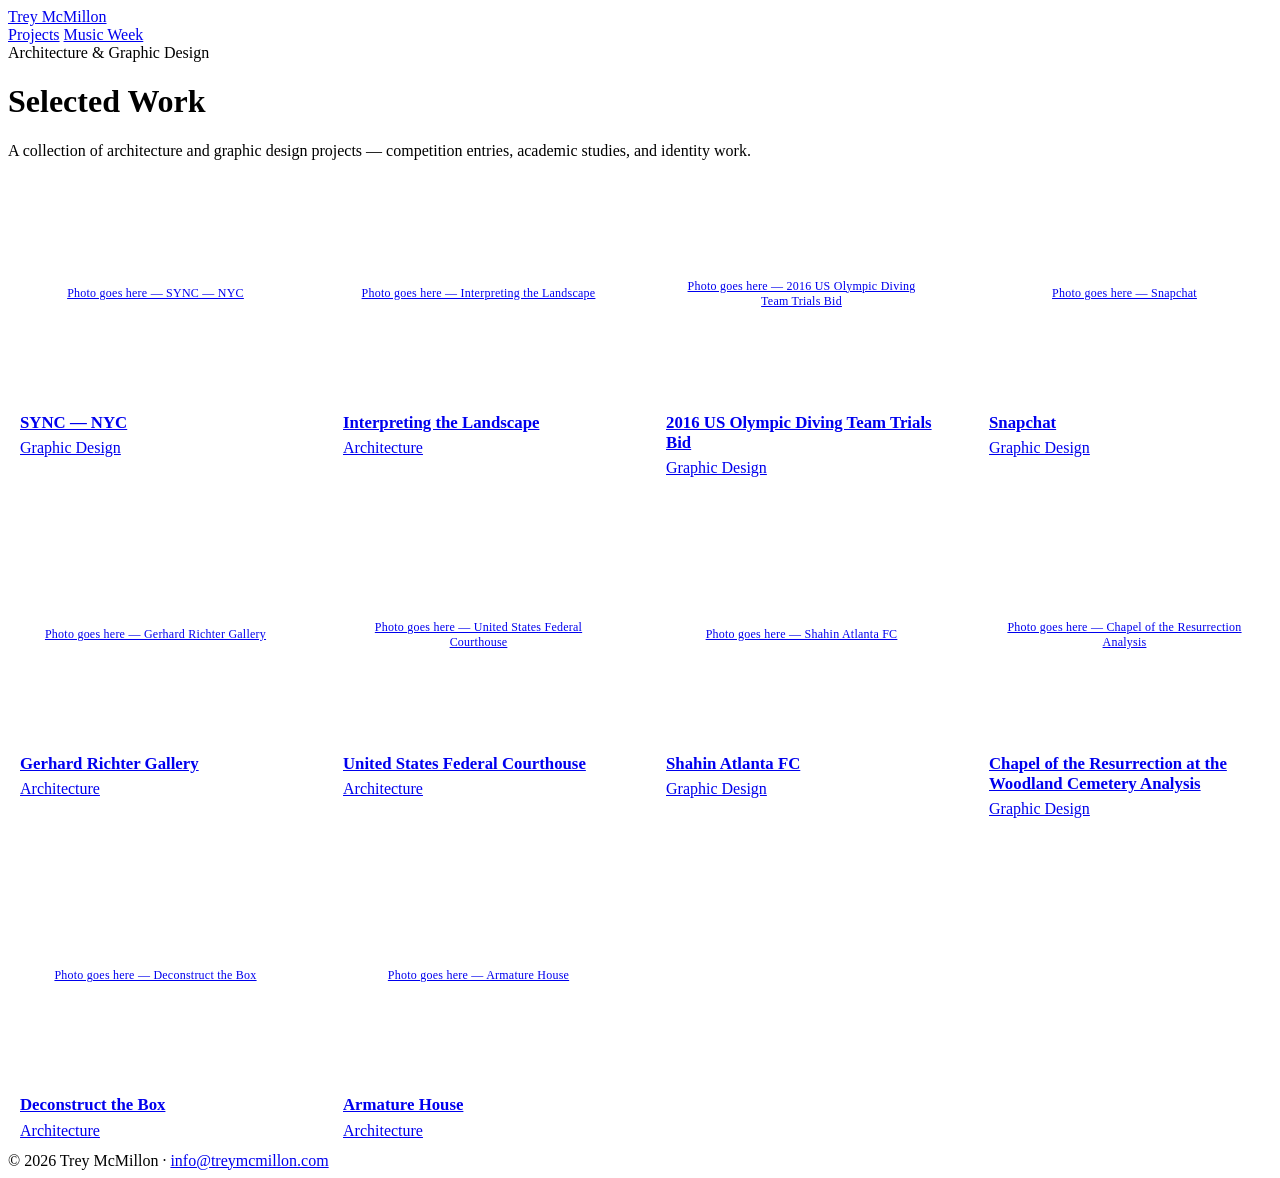
==== index.html @ cda4ebdb "Add files via upload" ====
<!DOCTYPE html>
<html lang="en">
<head>
<meta charset="UTF-8">
<meta name="viewport" content="width=device-width, initial-scale=1.0">
<title>Trey McMillon — Architecture &amp; Graphic Design</title>
<link rel="stylesheet" href="css/style.css">
<style>
  /* ---------- Homepage project grid ---------- */

  .project-grid {
    display: grid;
    grid-template-columns: repeat(auto-fill, minmax(17rem, 1fr));
    gap: 1.75rem;
  }

  .project-card {
    display: block;
    background: var(--bg-primary);
    border: 1px solid var(--border-color);
    border-radius: 8px;
    padding: 12px;
    transition: border-color 0.2s ease, transform 0.2s ease, box-shadow 0.2s ease;
  }

  .project-card:hover {
    border-color: var(--accent-pop);
    transform: translateY(-2px);
    box-shadow: 0 4px 12px var(--card-shadow);
  }

  .project-thumb {
    position: relative;
    aspect-ratio: 4 / 3;
    background: var(--bg-secondary);
    border-radius: 6px;
    overflow: hidden;
    margin-bottom: 0.85rem;
  }

  .project-thumb img {
    width: 100%;
    height: 100%;
    object-fit: cover;
    display: block;
  }

  /* Placeholder look, until real photos are dropped in */
  .project-thumb.is-placeholder {
    display: flex;
    align-items: center;
    justify-content: center;
    color: var(--text-muted);
    font-size: 0.75rem;
    letter-spacing: 0.02em;
    text-align: center;
    padding: 1rem;
  }

  .project-title {
    font-size: 1.05rem;
    font-weight: 600;
    margin-bottom: 0.4rem;
  }
</style>
</head>
<body>

<header class="site-header">
  <a href="index.html" class="name">Trey McMillon</a>
  <nav class="site-nav">
    <a href="index.html" aria-current="page">Projects</a>
    <a href="music-week/archive.html">Music Week</a>
  </nav>
</header>

<main>
  <div class="page-intro">
    <span class="eyebrow">Architecture &amp; Graphic Design</span>
    <h1>Selected Work</h1>
    <p>A collection of architecture and graphic design projects — competition entries, academic studies, and identity work.</p>
  </div>

  <div class="project-grid">

    <!-- ============================================================
         PROJECT CARD TEMPLATE
         Copy this <a> block for each project. Replace:
           href      -> projects/your-project-file.html
           img src   -> images/your-project/thumb.jpg
           img alt   -> short description of the image
           tag       -> Architecture or Graphic Design
           title     -> project name
         Until you have a real photo, the thumb div shows a
         placeholder label instead of <img> — swap it in once
         you have images ready.
         ============================================================ -->

    <a class="project-card" href="projects/sync-nyc.html">
      <div class="project-thumb is-placeholder">Photo goes here — SYNC — NYC</div>
      <div class="project-title">SYNC — NYC</div>
      <span class="tag">Graphic Design</span>
    </a>

    <a class="project-card" href="projects/interpreting-the-landscape.html">
      <div class="project-thumb is-placeholder">Photo goes here — Interpreting the Landscape</div>
      <div class="project-title">Interpreting the Landscape</div>
      <span class="tag">Architecture</span>
    </a>

    <a class="project-card" href="projects/us-olympic-diving-bid.html">
      <div class="project-thumb is-placeholder">Photo goes here — 2016 US Olympic Diving Team Trials Bid</div>
      <div class="project-title">2016 US Olympic Diving Team Trials Bid</div>
      <span class="tag">Graphic Design</span>
    </a>

    <a class="project-card" href="projects/snapchat.html">
      <div class="project-thumb is-placeholder">Photo goes here — Snapchat</div>
      <div class="project-title">Snapchat</div>
      <span class="tag">Graphic Design</span>
    </a>

    <a class="project-card" href="projects/gerhard-richter-gallery.html">
      <div class="project-thumb is-placeholder">Photo goes here — Gerhard Richter Gallery</div>
      <div class="project-title">Gerhard Richter Gallery</div>
      <span class="tag">Architecture</span>
    </a>

    <a class="project-card" href="projects/us-federal-courthouse.html">
      <div class="project-thumb is-placeholder">Photo goes here — United States Federal Courthouse</div>
      <div class="project-title">United States Federal Courthouse</div>
      <span class="tag">Architecture</span>
    </a>

    <a class="project-card" href="projects/shahin-atlanta-fc.html">
      <div class="project-thumb is-placeholder">Photo goes here — Shahin Atlanta FC</div>
      <div class="project-title">Shahin Atlanta FC</div>
      <span class="tag">Graphic Design</span>
    </a>

    <a class="project-card" href="projects/chapel-of-resurrection.html">
      <div class="project-thumb is-placeholder">Photo goes here — Chapel of the Resurrection Analysis</div>
      <div class="project-title">Chapel of the Resurrection at the Woodland Cemetery Analysis</div>
      <span class="tag">Graphic Design</span>
    </a>

    <a class="project-card" href="projects/deconstruct-the-box.html">
      <div class="project-thumb is-placeholder">Photo goes here — Deconstruct the Box</div>
      <div class="project-title">Deconstruct the Box</div>
      <span class="tag">Architecture</span>
    </a>

    <a class="project-card" href="projects/armature-house.html">
      <div class="project-thumb is-placeholder">Photo goes here — Armature House</div>
      <div class="project-title">Armature House</div>
      <span class="tag">Architecture</span>
    </a>

  </div>
</main>

<footer class="site-footer">
  © 2026 Trey McMillon · <a href="mailto:info@treymcmillon.com">info@treymcmillon.com</a>
</footer>

</body>
</html>
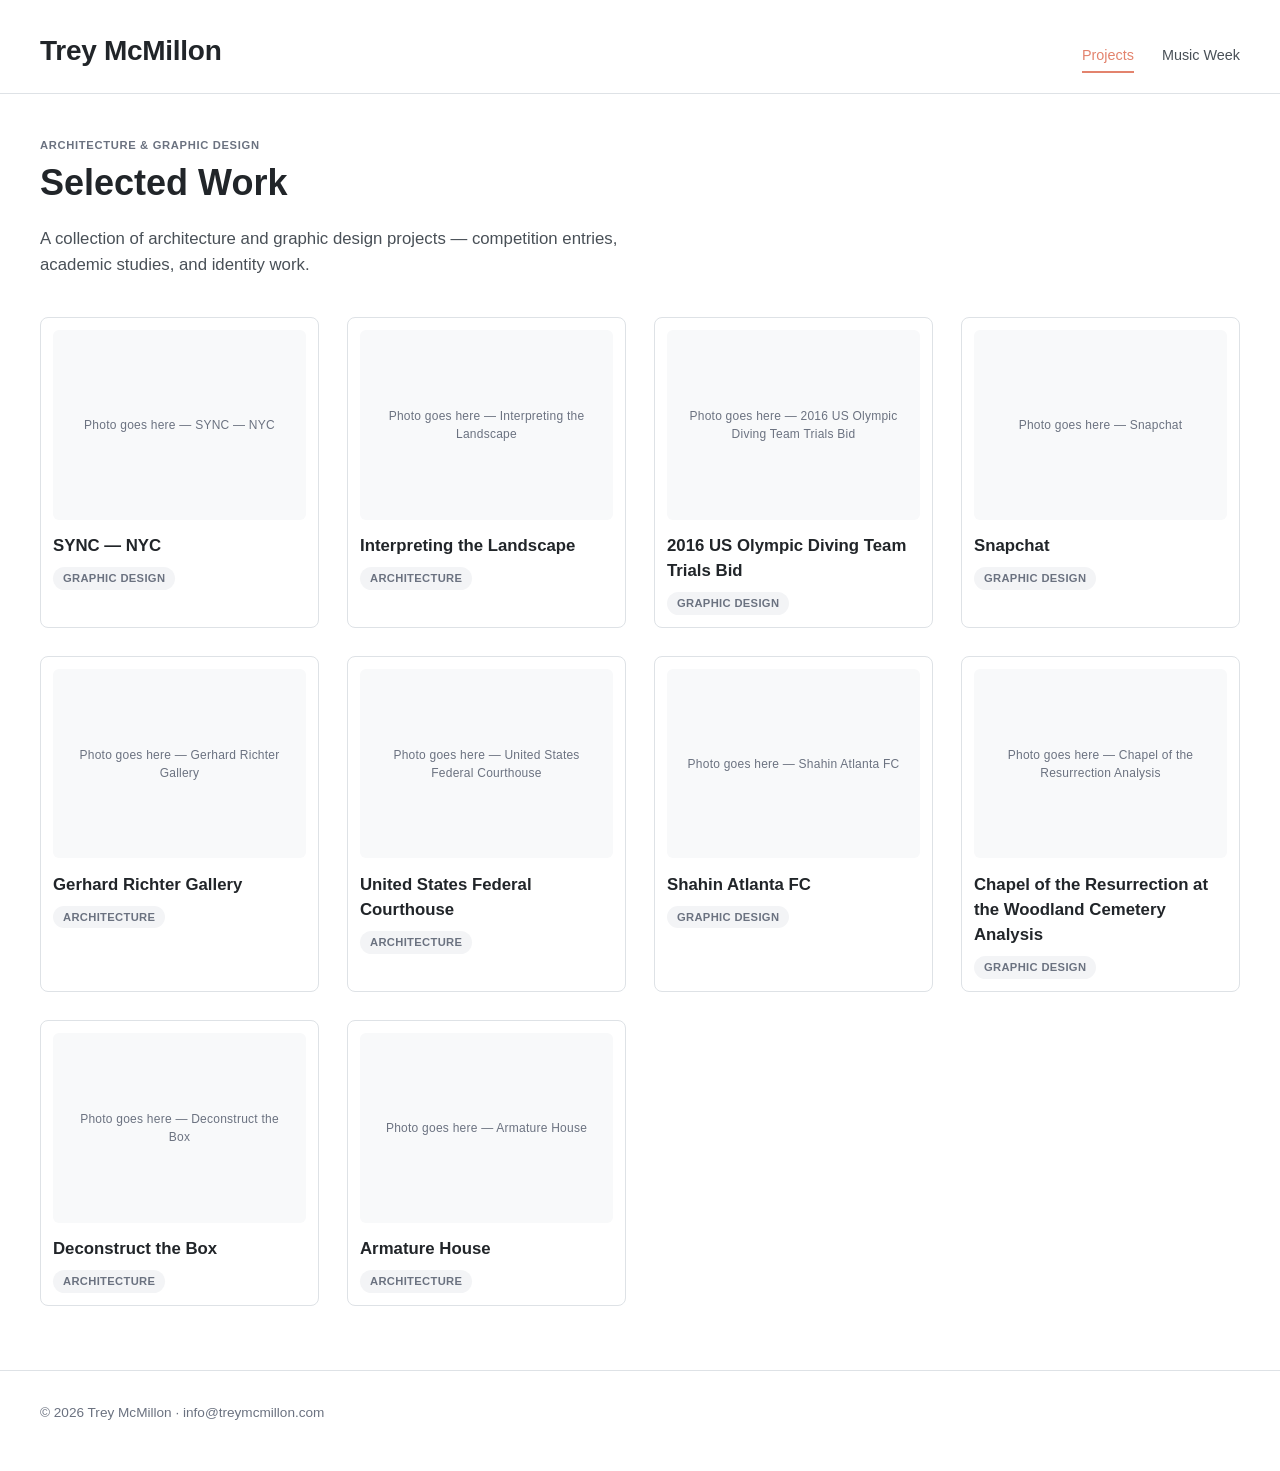
==== commit bb31a780: "Update index.html" ====
--- a/index.html
+++ b/index.html
@@ -3,6 +3,7 @@
 <head>
 <meta charset="UTF-8">
 <meta name="viewport" content="width=device-width, initial-scale=1.0">
+<link rel="icon" type="image/x-icon" href="/favicon.ico">
 <title>Trey McMillon — Architecture &amp; Graphic Design</title>
 <link rel="stylesheet" href="css/style.css">
 <style>
--- a/css/style.css
+++ b/css/style.css
@@ -0,0 +1,142 @@
+/* ==========================================================================
+   Trey McMillon — shared site styles
+   Matches the existing Music Week Archive design system:
+   white/light-gray dashboard, coral accent, system sans-serif.
+   ========================================================================== */
+
+:root {
+  --bg-primary:     #ffffff;
+  --bg-secondary:   #f8f9fa;
+  --text-primary:   #212529;
+  --text-secondary: #495057;
+  --text-muted:     #6b7280;
+  --border-color:   #dee2e6;
+  --accent-pop:     #E3836D;
+  --accent-hover:   #c97456;
+  --pill-bg:        #f3f4f6;
+  --card-shadow:    rgba(0, 0, 0, 0.1);
+
+  --step-0: 1rem;
+  --step-1: 1.25rem;
+  --step-2: 1.75rem;
+  --step-3: 2.25rem;
+}
+
+* { box-sizing: border-box; }
+
+body {
+  margin: 0;
+  background: var(--bg-primary);
+  color: var(--text-primary);
+  font-family: 'Segoe UI', Tahoma, Geneva, Verdana, sans-serif;
+  font-size: var(--step-0);
+  line-height: 1.5;
+}
+
+a {
+  color: inherit;
+  text-decoration: none;
+}
+
+h1, h2, h3 {
+  font-weight: 700;
+  margin: 0;
+  color: var(--text-primary);
+}
+
+/* ---------- Site header, shared across all pages ---------- */
+
+.site-header {
+  max-width: 1400px;
+  margin: 0 auto;
+  padding: 30px 40px 20px;
+  display: flex;
+  align-items: baseline;
+  justify-content: space-between;
+  gap: 1rem;
+  flex-wrap: wrap;
+  border-bottom: 1px solid var(--border-color);
+}
+
+.site-header .name {
+  font-size: var(--step-2);
+  font-weight: 700;
+  letter-spacing: -0.01em;
+}
+
+.site-nav {
+  display: flex;
+  gap: 1.75rem;
+}
+
+.site-nav a {
+  font-size: 0.9rem;
+  font-weight: 500;
+  color: var(--text-secondary);
+  border-bottom: 2px solid transparent;
+  padding-bottom: 4px;
+  transition: color 0.2s ease, border-color 0.2s ease;
+}
+
+.site-nav a:hover,
+.site-nav a[aria-current="page"] {
+  color: var(--accent-pop);
+  border-color: var(--accent-pop);
+}
+
+main {
+  max-width: 1400px;
+  margin: 0 auto;
+  padding: 30px 40px 4rem;
+}
+
+.page-intro {
+  max-width: 40rem;
+  margin: 0.5rem 0 2.5rem;
+}
+
+.page-intro h1 {
+  font-size: var(--step-3);
+  margin-bottom: 0.5rem;
+}
+
+.page-intro p {
+  color: var(--text-secondary);
+  font-size: 1.05rem;
+}
+
+.site-footer {
+  max-width: 1400px;
+  margin: 0 auto;
+  padding: 2rem 40px 3rem;
+  color: var(--text-muted);
+  font-size: 0.85rem;
+  border-top: 1px solid var(--border-color);
+}
+
+/* ---------- Tags / pills (used for Architecture / Graphic Design) ---------- */
+
+.tag {
+  display: inline-block;
+  font-size: 0.7rem;
+  font-weight: 600;
+  letter-spacing: 0.03em;
+  text-transform: uppercase;
+  color: var(--text-muted);
+  background: var(--pill-bg);
+  padding: 3px 10px;
+  border-radius: 12px;
+}
+
+.eyebrow {
+  font-size: 0.7rem;
+  font-weight: 600;
+  letter-spacing: 0.06em;
+  text-transform: uppercase;
+  color: var(--text-muted);
+}
+
+@media (max-width: 640px) {
+  .site-header { padding: 20px 20px 16px; }
+  main { padding: 20px 20px 3rem; }
+}
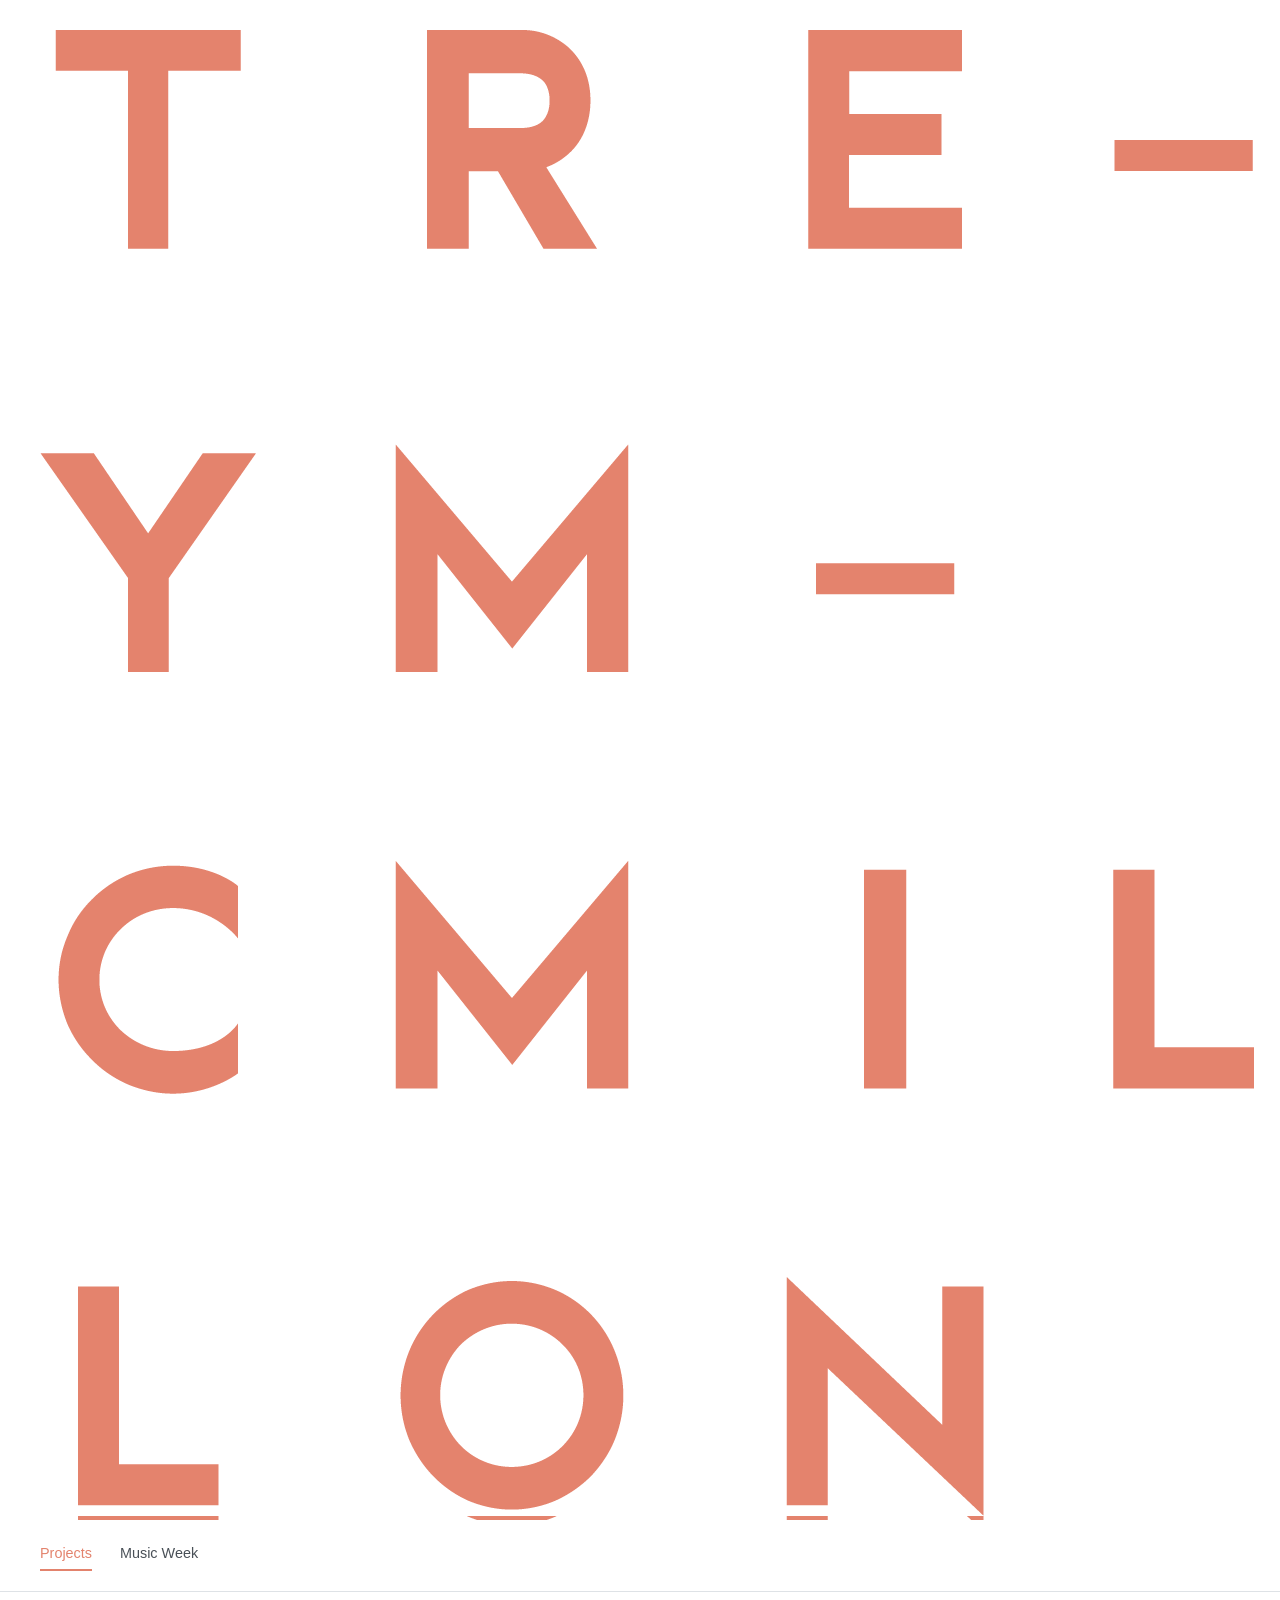
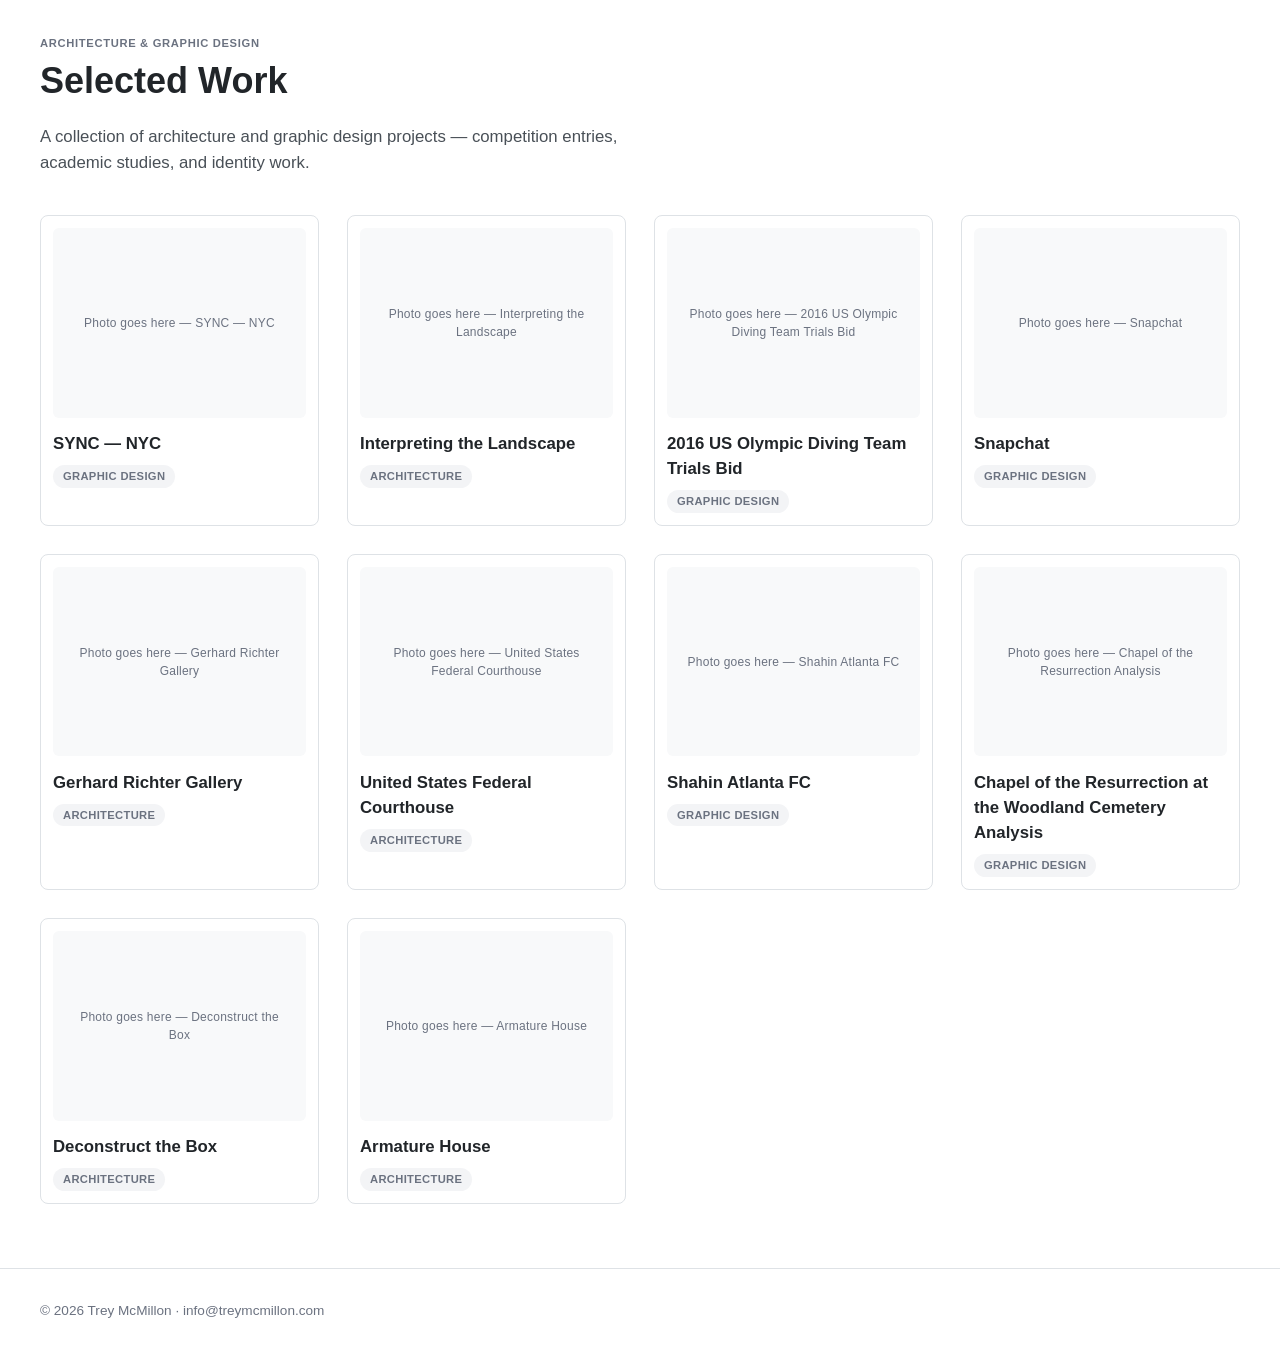
==== commit d1e01af2: "Add TM logo to index.html" ====
--- a/index.html
+++ b/index.html
@@ -68,7 +68,7 @@
 <body>
 
 <header class="site-header">
-  <a href="index.html" class="name">Trey McMillon</a>
+  <a href="index.html" class="logo"><img src="images/treymcmillon.png" alt="Trey McMillon"></a>
   <nav class="site-nav">
     <a href="index.html" aria-current="page">Projects</a>
     <a href="music-week/archive.html">Music Week</a>
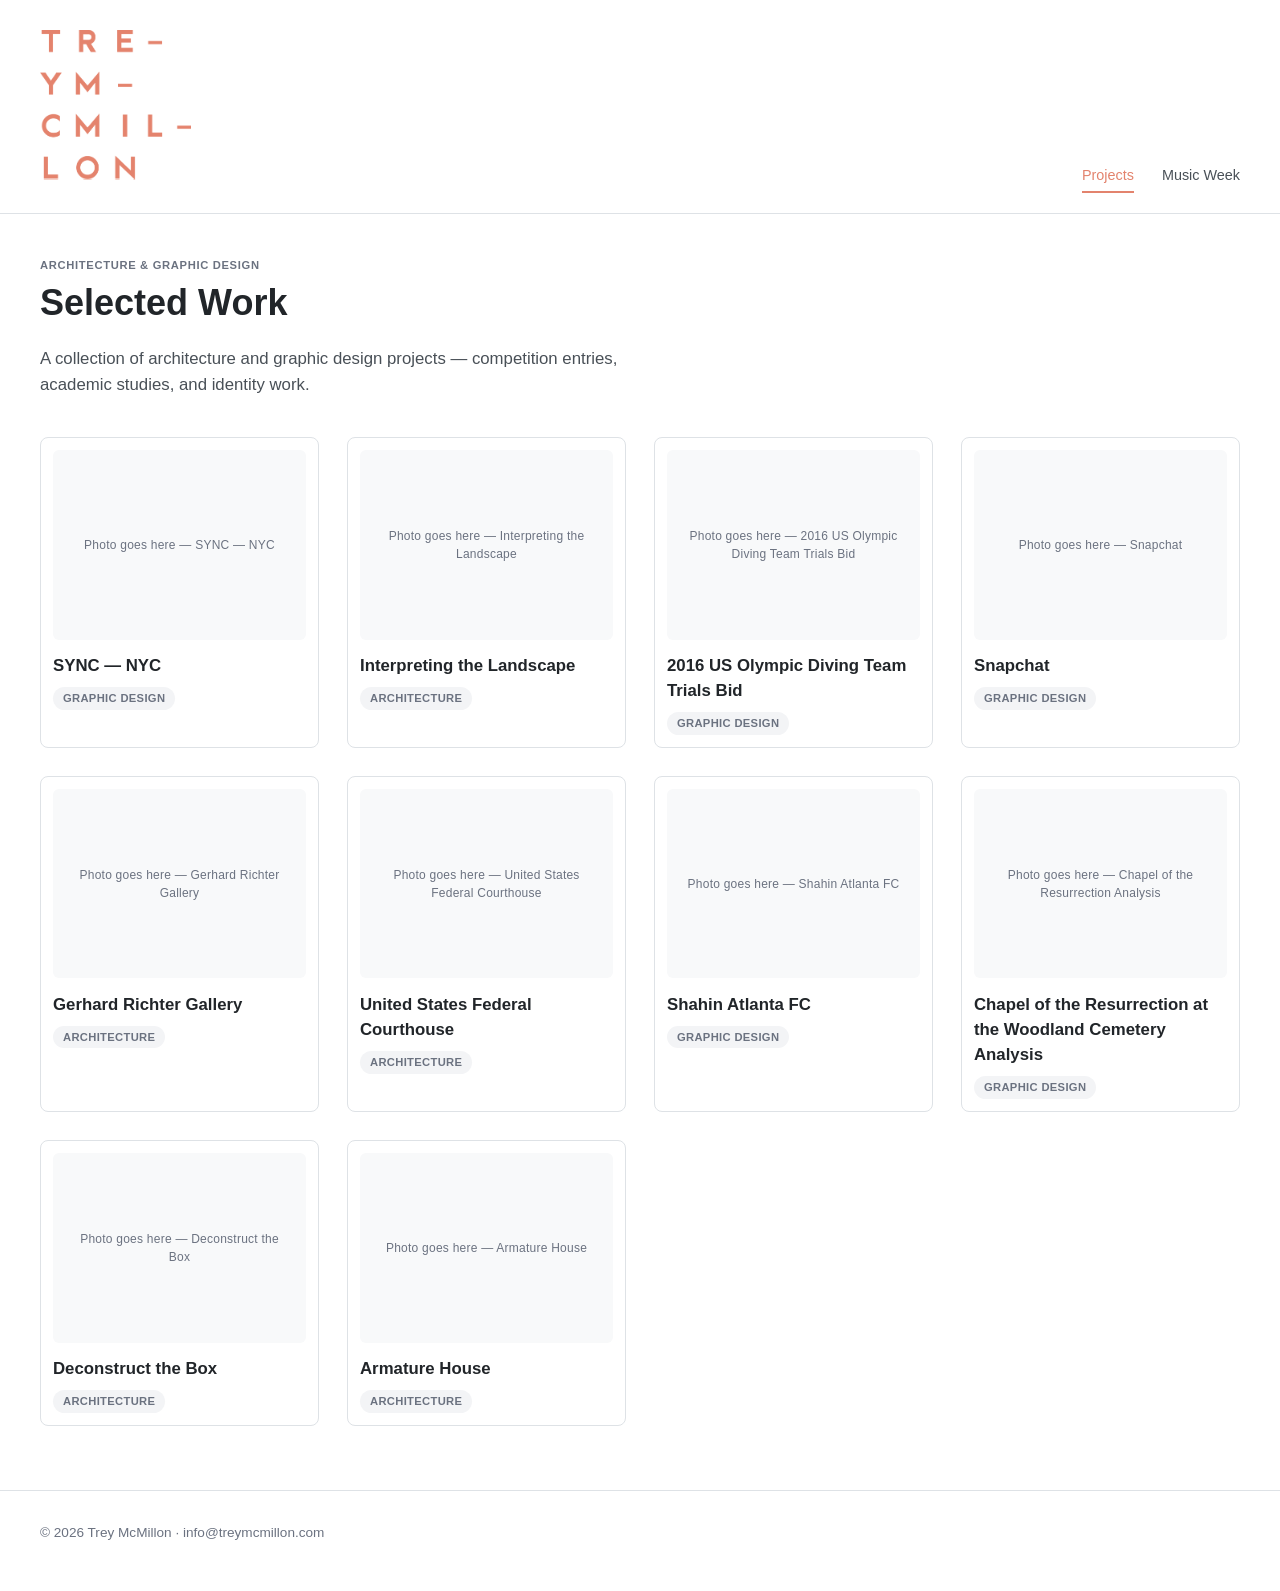
==== commit 73c96ca3: "Update index.html" ====
--- a/index.html
+++ b/index.html
@@ -4,7 +4,7 @@
 <meta charset="UTF-8">
 <meta name="viewport" content="width=device-width, initial-scale=1.0">
 <link rel="icon" type="image/x-icon" href="/favicon.ico">
-<title>Trey McMillon — Architecture &amp; Graphic Design</title>
+<title>Trey McMillon</title>
 <link rel="stylesheet" href="css/style.css">
 <style>
   /* ---------- Homepage project grid ---------- */
--- a/css/style.css
+++ b/css/style.css
@@ -64,6 +64,11 @@
   letter-spacing: -0.01em;
 }
 
+.site-header .logo img {
+  height: 150px;
+  width: auto;
+  display: block;
+}
 .site-nav {
   display: flex;
   gap: 1.75rem;
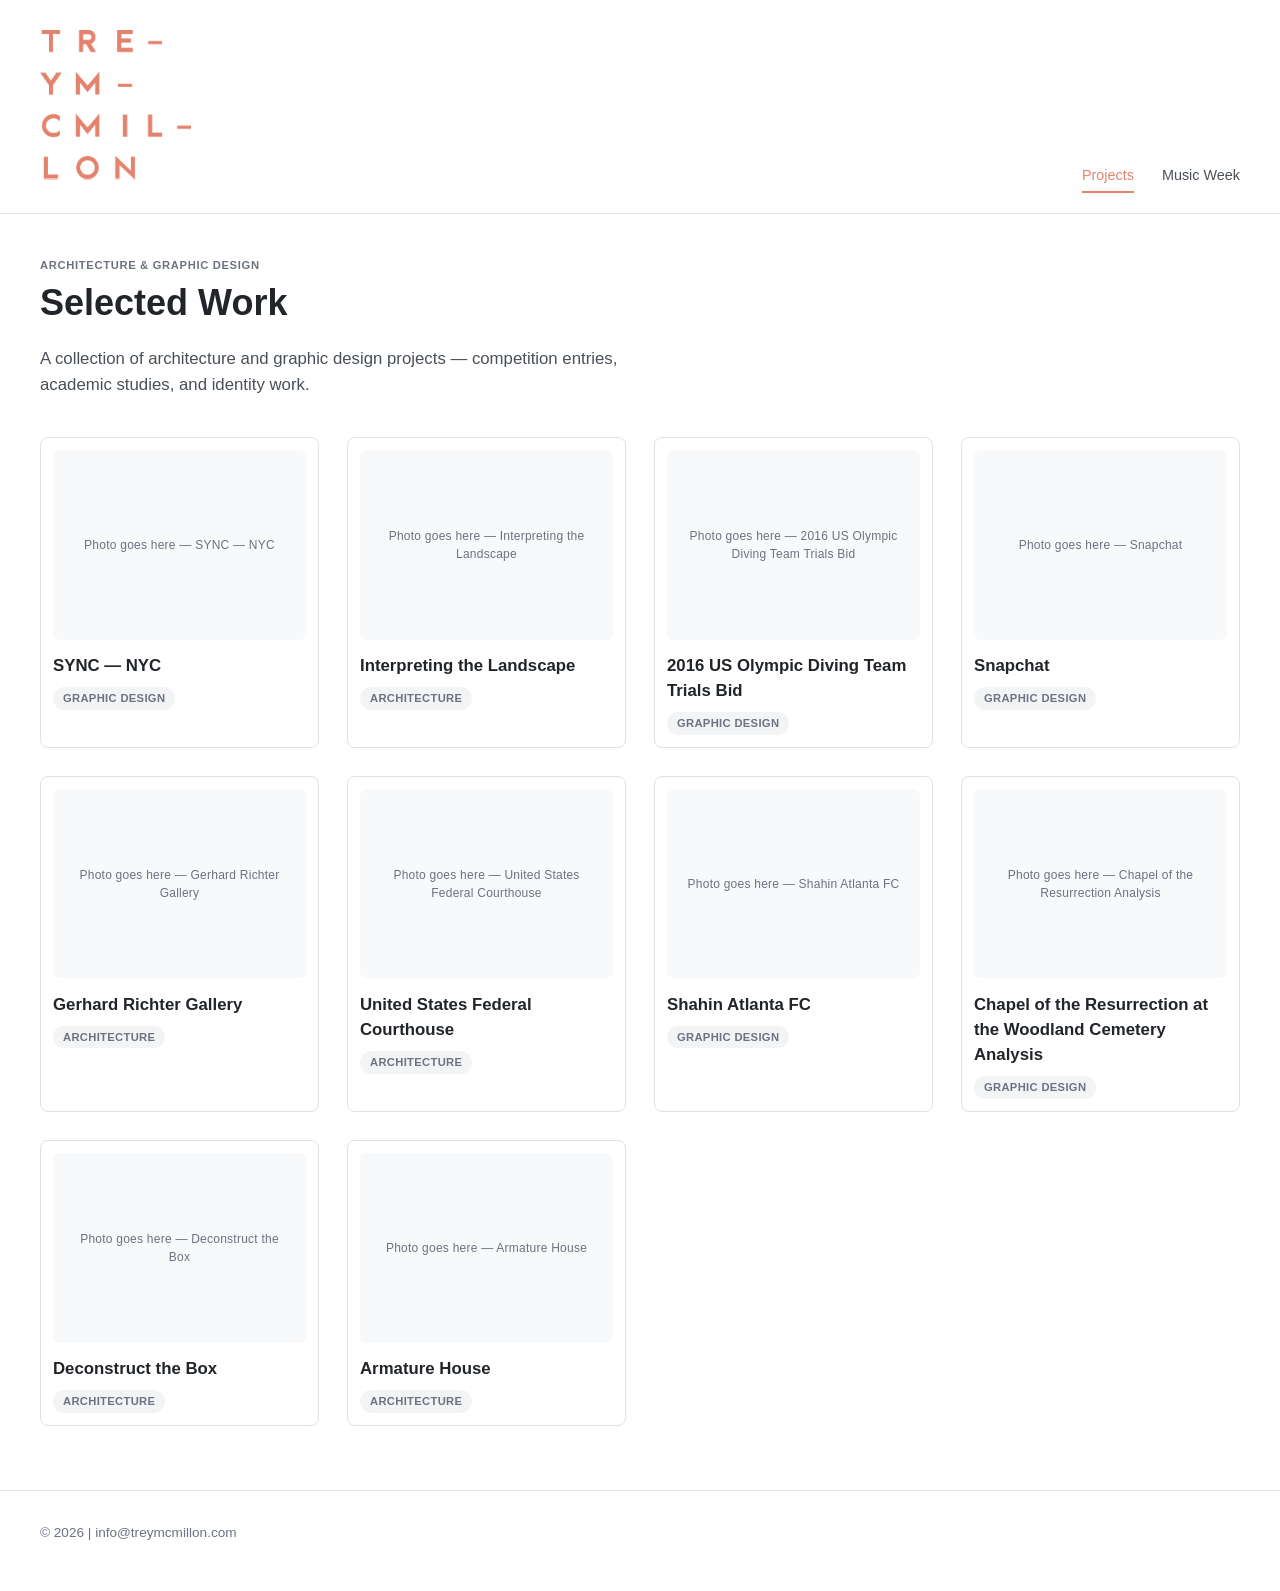
==== commit beb60101: "Update index.html" ====
--- a/index.html
+++ b/index.html
@@ -161,7 +161,7 @@
 </main>
 
 <footer class="site-footer">
-  © 2026 Trey McMillon · <a href="mailto:info@treymcmillon.com">info@treymcmillon.com</a>
+  © 2026 | <a href="mailto:info@treymcmillon.com">info@treymcmillon.com</a>
 </footer>
 
 </body>
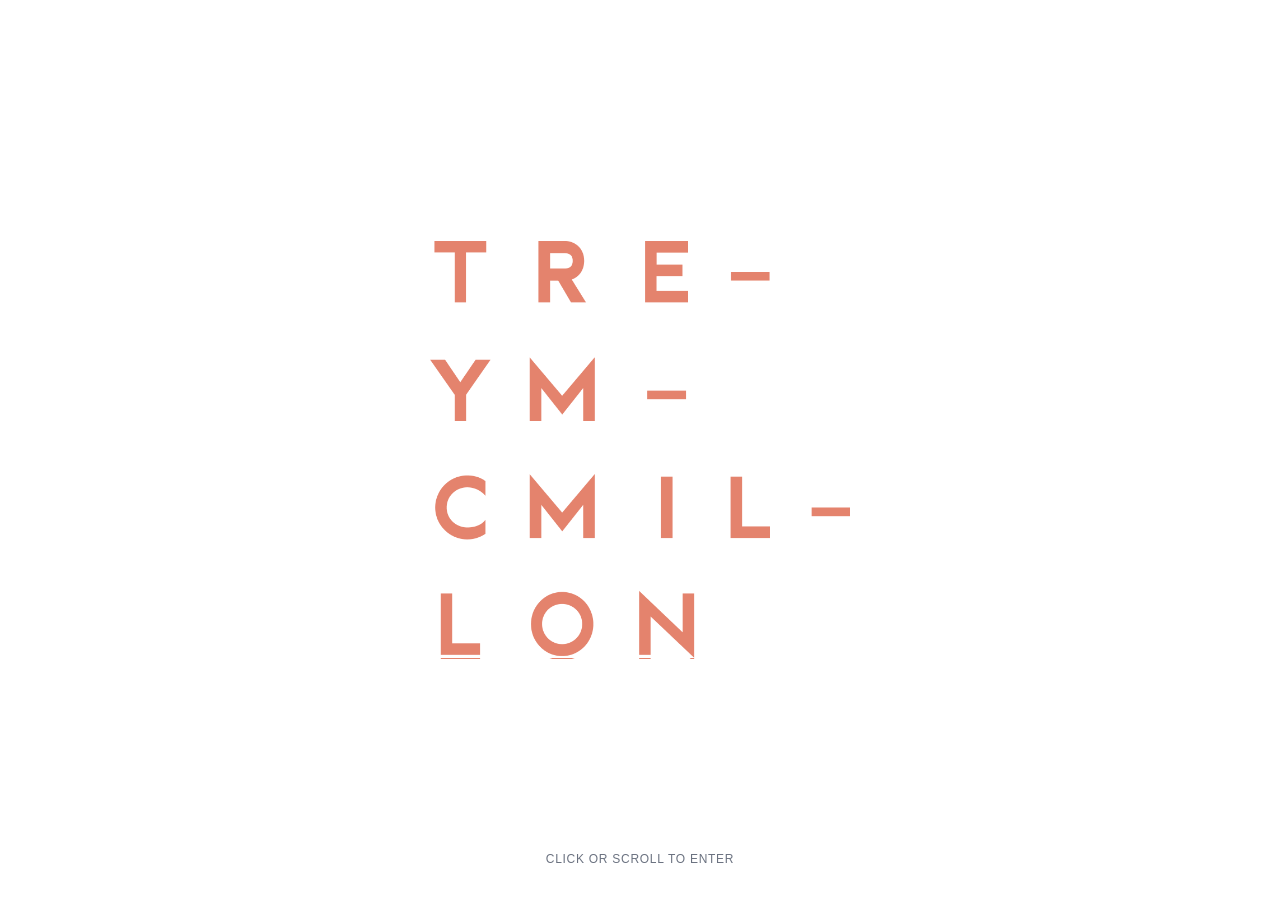
==== commit 6007e86d: "Add files via upload" ====
--- a/index.html
+++ b/index.html
@@ -3,166 +3,75 @@
 <head>
 <meta charset="UTF-8">
 <meta name="viewport" content="width=device-width, initial-scale=1.0">
-<link rel="icon" type="image/x-icon" href="/favicon.ico">
 <title>Trey McMillon</title>
 <link rel="stylesheet" href="css/style.css">
 <style>
-  /* ---------- Homepage project grid ---------- */
-
-  .project-grid {
-    display: grid;
-    grid-template-columns: repeat(auto-fill, minmax(17rem, 1fr));
-    gap: 1.75rem;
+  html, body {
+    height: 100%;
+    margin: 0;
+    overflow: hidden; /* prevents accidental scroll bounce before we navigate */
   }
 
-  .project-card {
-    display: block;
-    background: var(--bg-primary);
-    border: 1px solid var(--border-color);
-    border-radius: 8px;
-    padding: 12px;
-    transition: border-color 0.2s ease, transform 0.2s ease, box-shadow 0.2s ease;
-  }
-
-  .project-card:hover {
-    border-color: var(--accent-pop);
-    transform: translateY(-2px);
-    box-shadow: 0 4px 12px var(--card-shadow);
-  }
-
-  .project-thumb {
-    position: relative;
-    aspect-ratio: 4 / 3;
-    background: var(--bg-secondary);
-    border-radius: 6px;
-    overflow: hidden;
-    margin-bottom: 0.85rem;
-  }
-
-  .project-thumb img {
-    width: 100%;
-    height: 100%;
-    object-fit: cover;
-    display: block;
-  }
-
-  /* Placeholder look, until real photos are dropped in */
-  .project-thumb.is-placeholder {
+  .splash {
+    height: 100vh;
     display: flex;
     align-items: center;
     justify-content: center;
-    color: var(--text-muted);
-    font-size: 0.75rem;
-    letter-spacing: 0.02em;
-    text-align: center;
-    padding: 1rem;
+    background: #ffffff;
+    cursor: pointer;
   }
 
-  .project-title {
-    font-size: 1.05rem;
-    font-weight: 600;
-    margin-bottom: 0.4rem;
+  .splash img {
+    width: min(46vw, 420px);
+    height: auto;
+    opacity: 0;
+    animation: fade-in 0.6s ease forwards 0.15s;
+  }
+
+  .splash-hint {
+    position: fixed;
+    bottom: 32px;
+    left: 0;
+    right: 0;
+    text-align: center;
+    font-size: 0.75rem;
+    letter-spacing: 0.06em;
+    text-transform: uppercase;
+    color: var(--text-muted);
+    opacity: 0;
+    animation: fade-in 0.6s ease forwards 0.5s;
+  }
+
+  @keyframes fade-in {
+    to { opacity: 1; }
+  }
+
+  @media (max-width: 640px) {
+    .splash img { width: 62vw; }
   }
 </style>
 </head>
 <body>
 
-<header class="site-header">
-  <a href="index.html" class="logo"><img src="images/treymcmillon.png" alt="Trey McMillon"></a>
-  <nav class="site-nav">
-    <a href="index.html" aria-current="page">Projects</a>
-    <a href="music-week/archive.html">Music Week</a>
-  </nav>
-</header>
+<a class="splash" href="projects.html" aria-label="Enter site">
+  <img src="images/treymcmillon.png" alt="Trey McMillon">
+</a>
+<div class="splash-hint">Click or scroll to enter</div>
 
-<main>
-  <div class="page-intro">
-    <span class="eyebrow">Architecture &amp; Graphic Design</span>
-    <h1>Selected Work</h1>
-    <p>A collection of architecture and graphic design projects — competition entries, academic studies, and identity work.</p>
-  </div>
+<script>
+  // Scrolling (mouse wheel, trackpad, or touch swipe) also enters the site,
+  // in addition to the click already handled by the <a> wrapping the logo.
+  let entered = false;
 
-  <div class="project-grid">
+  function enter() {
+    if (entered) return;
+    entered = true;
+    window.location.href = "projects.html";
+  }
 
-    <!-- ============================================================
-         PROJECT CARD TEMPLATE
-         Copy this <a> block for each project. Replace:
-           href      -> projects/your-project-file.html
-           img src   -> images/your-project/thumb.jpg
-           img alt   -> short description of the image
-           tag       -> Architecture or Graphic Design
-           title     -> project name
-         Until you have a real photo, the thumb div shows a
-         placeholder label instead of <img> — swap it in once
-         you have images ready.
-         ============================================================ -->
-
-    <a class="project-card" href="projects/sync-nyc.html">
-      <div class="project-thumb is-placeholder">Photo goes here — SYNC — NYC</div>
-      <div class="project-title">SYNC — NYC</div>
-      <span class="tag">Graphic Design</span>
-    </a>
-
-    <a class="project-card" href="projects/interpreting-the-landscape.html">
-      <div class="project-thumb is-placeholder">Photo goes here — Interpreting the Landscape</div>
-      <div class="project-title">Interpreting the Landscape</div>
-      <span class="tag">Architecture</span>
-    </a>
-
-    <a class="project-card" href="projects/us-olympic-diving-bid.html">
-      <div class="project-thumb is-placeholder">Photo goes here — 2016 US Olympic Diving Team Trials Bid</div>
-      <div class="project-title">2016 US Olympic Diving Team Trials Bid</div>
-      <span class="tag">Graphic Design</span>
-    </a>
-
-    <a class="project-card" href="projects/snapchat.html">
-      <div class="project-thumb is-placeholder">Photo goes here — Snapchat</div>
-      <div class="project-title">Snapchat</div>
-      <span class="tag">Graphic Design</span>
-    </a>
-
-    <a class="project-card" href="projects/gerhard-richter-gallery.html">
-      <div class="project-thumb is-placeholder">Photo goes here — Gerhard Richter Gallery</div>
-      <div class="project-title">Gerhard Richter Gallery</div>
-      <span class="tag">Architecture</span>
-    </a>
-
-    <a class="project-card" href="projects/us-federal-courthouse.html">
-      <div class="project-thumb is-placeholder">Photo goes here — United States Federal Courthouse</div>
-      <div class="project-title">United States Federal Courthouse</div>
-      <span class="tag">Architecture</span>
-    </a>
-
-    <a class="project-card" href="projects/shahin-atlanta-fc.html">
-      <div class="project-thumb is-placeholder">Photo goes here — Shahin Atlanta FC</div>
-      <div class="project-title">Shahin Atlanta FC</div>
-      <span class="tag">Graphic Design</span>
-    </a>
-
-    <a class="project-card" href="projects/chapel-of-resurrection.html">
-      <div class="project-thumb is-placeholder">Photo goes here — Chapel of the Resurrection Analysis</div>
-      <div class="project-title">Chapel of the Resurrection at the Woodland Cemetery Analysis</div>
-      <span class="tag">Graphic Design</span>
-    </a>
-
-    <a class="project-card" href="projects/deconstruct-the-box.html">
-      <div class="project-thumb is-placeholder">Photo goes here — Deconstruct the Box</div>
-      <div class="project-title">Deconstruct the Box</div>
-      <span class="tag">Architecture</span>
-    </a>
-
-    <a class="project-card" href="projects/armature-house.html">
-      <div class="project-thumb is-placeholder">Photo goes here — Armature House</div>
-      <div class="project-title">Armature House</div>
-      <span class="tag">Architecture</span>
-    </a>
-
-  </div>
-</main>
-
-<footer class="site-footer">
-  © 2026 | <a href="mailto:info@treymcmillon.com">info@treymcmillon.com</a>
-</footer>
+  window.addEventListener("wheel", enter, { passive: true });
+  window.addEventListener("touchmove", enter, { passive: true });
+</script>
 
 </body>
 </html>
--- a/css/style.css
+++ b/css/style.css
@@ -114,7 +114,7 @@
   max-width: 1400px;
   margin: 0 auto;
   padding: 2rem 40px 3rem;
-  color: var(--text-muted);
+  color: var(--accent-pop);
   font-size: 0.85rem;
   border-top: 1px solid var(--border-color);
 }
